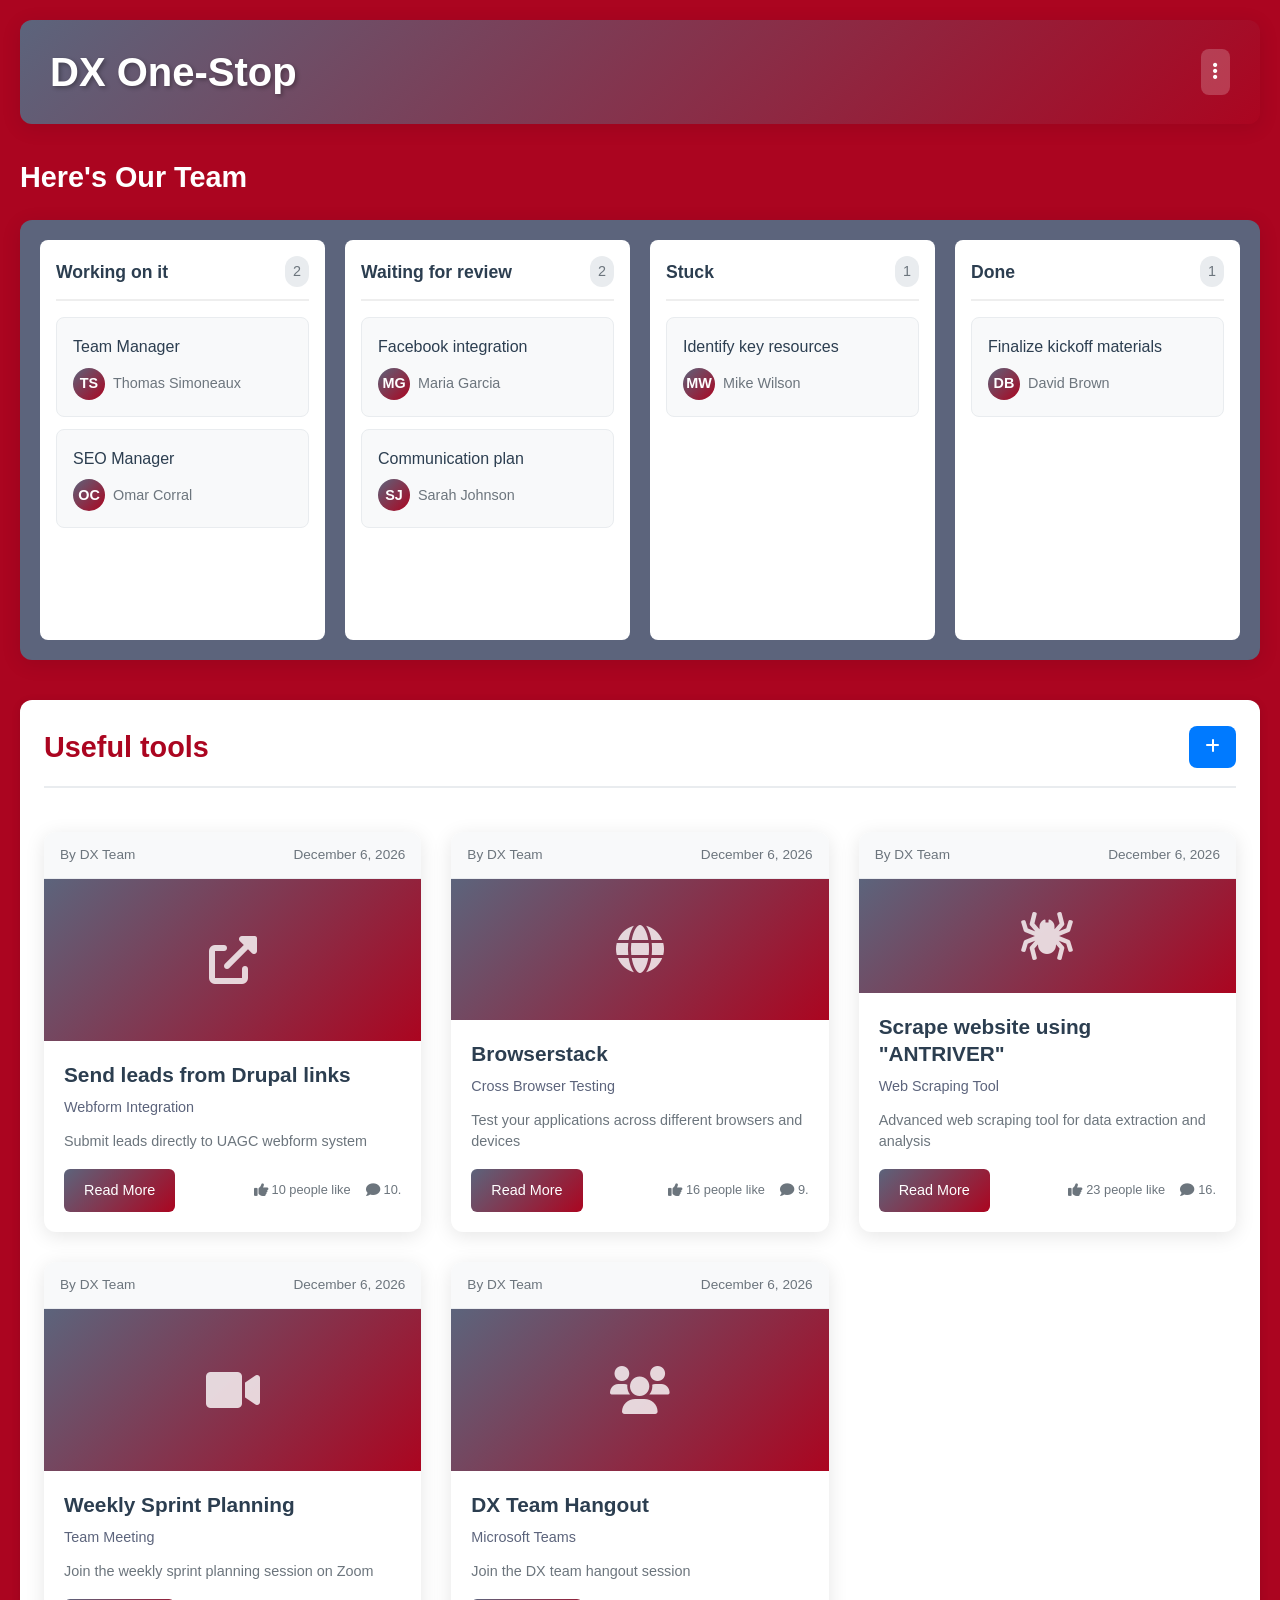
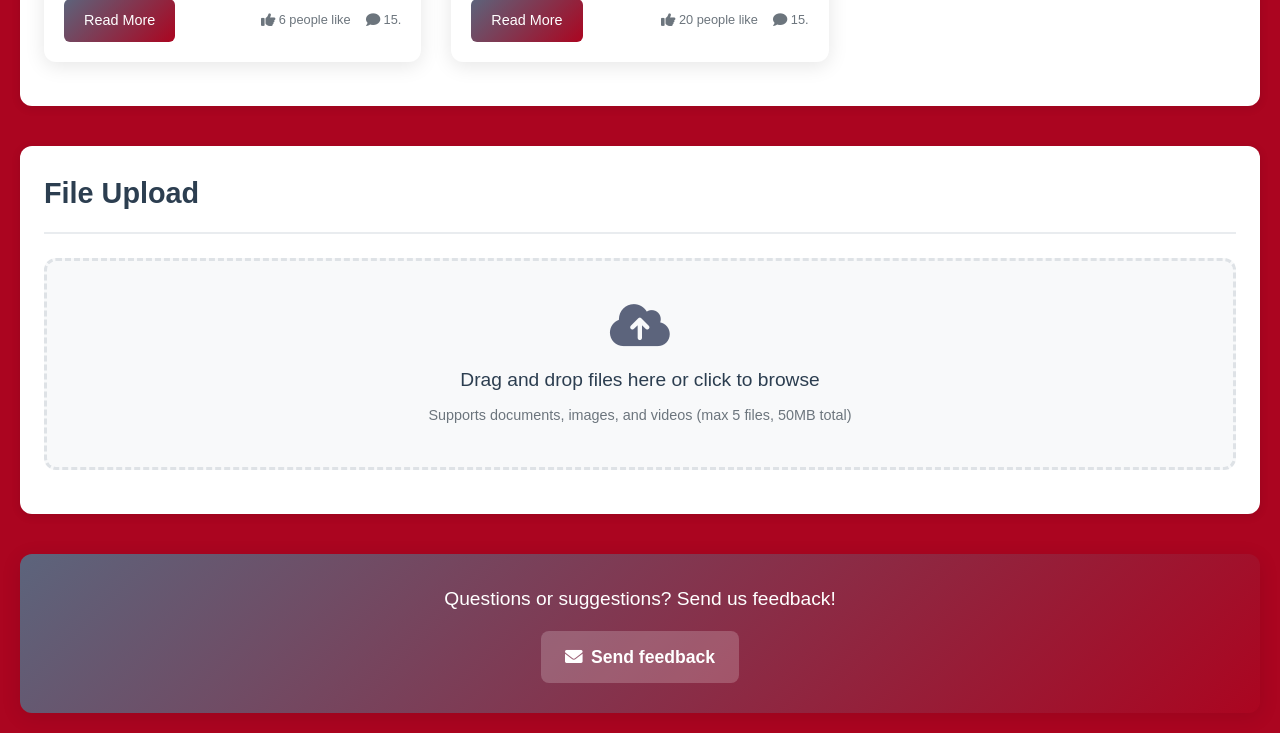
==== Digital Experience/index.html @ 888d2a12 "DX One Stop demo" ====
<!DOCTYPE html>
<html lang="en">

<head>
    <meta charset="UTF-8">
    <meta name="viewport" content="width=device-width, initial-scale=1.0">
    <title>DX One-Stop - UAGC Digital Experience Team</title>
    <link rel="stylesheet" href="styles.css">
    <link href="https://cdnjs.cloudflare.com/ajax/libs/font-awesome/6.0.0/css/all.min.css" rel="stylesheet">
</head>

<body>
    <div class="container">
        <!-- Header -->
        <header class="header">
            <div class="header-content">
                <h1 class="dashboard-title">DX One-Stop</h1>
                <div class="header-actions">
                    <button class="menu-btn" id="menuBtn">
                        <i class="fas fa-ellipsis-v"></i>
                    </button>
                </div>
            </div>
        </header>

        <!-- Kanban Board Section -->
        <section class="kanban-section">
            <div class="kanban-header">
                <h2 class="kanban-title">Here's Our Team</h2>
            </div>
            <div class="kanban-board" id="kanbanBoard">
                <!-- Columns will be populated by JavaScript -->
            </div>
        </section>

        <!-- Useful Tools Section -->
        <section class="tools-section">
            <div class="tools-header">
                <h2 class="tools-title">Useful tools</h2>
                <button class="add-btn" id="addToolBtn">
                    <i class="fas fa-plus"></i>
                </button>
            </div>
            <div class="tools-grid" id="toolsGrid">
                <!-- Tools will be populated by JavaScript -->
            </div>
        </section>

        <!-- File Upload Section -->
        <section class="upload-section">
            <div class="upload-header">
                <h2 class="upload-title">File Upload</h2>
            </div>
            <div class="upload-container">
                <div class="upload-area" id="uploadArea">
                    <div class="upload-content">
                        <i class="fas fa-cloud-upload-alt upload-icon"></i>
                        <p class="upload-text">Drag and drop files here or click to browse</p>
                        <p class="upload-subtext">Supports documents, images, and videos (max 5 files, 50MB total)</p>
                        <input type="file" id="fileInput" multiple
                            accept=".pdf,.doc,.docx,.jpg,.jpeg,.png,.gif,.mp4,.mov,.avi" style="display: none;">
                    </div>
                </div>
                <div class="file-list" id="fileList">
                    <!-- Uploaded files will be displayed here -->
                </div>
                <div class="upload-progress" id="uploadProgress" style="display: none;">
                    <div class="progress-bar">
                        <div class="progress-fill" id="progressFill"></div>
                    </div>
                    <span class="progress-text" id="progressText">0%</span>
                </div>
            </div>
        </section>

        <!-- Feedback Section -->
        <footer class="feedback-section">
            <div class="feedback-content">
                <p class="feedback-text">Questions or suggestions? Send us feedback!</p>
                <a href="mailto:william.stokes@uagc.edu" class="feedback-link">
                    <i class="fas fa-envelope"></i>
                    Send feedback
                </a>
            </div>
        </footer>
    </div>

    <!-- Modal for Tool Details -->
    <div class="modal" id="toolModal">
        <div class="modal-content">
            <span class="close" id="closeModal">&times;</span>
            <h3 id="modalTitle"></h3>
            <div id="modalBody"></div>
        </div>
    </div>

    <script src="script.js"></script>
</body>

</html>
---- Digital Experience/styles.css ----
/* Reset and Base Styles */
* {
    margin: 0;
    padding: 0;
    box-sizing: border-box;
}

body {
    font-family: 'Segoe UI', Tahoma, Geneva, Verdana, sans-serif;
    background-color: #ab0520;
    color: #333;
    line-height: 1.6;
}

.container {
    max-width: 1400px;
    margin: 0 auto;
    padding: 20px;
}

/* Header Styles */
.header {
    background: linear-gradient(135deg, #5c647c 0%, #ab0520 100%);
    color: white;
    padding: 20px 0;
    margin-bottom: 30px;
    border-radius: 12px;
    box-shadow: 0 4px 20px rgba(0, 0, 0, 0.1);
}

.header-content {
    display: flex;
    justify-content: space-between;
    align-items: center;
    padding: 0 30px;
}

.dashboard-title {
    font-size: 2.5rem;
    font-weight: 700;
    text-shadow: 2px 2px 4px rgba(0, 0, 0, 0.3);
}

.menu-btn {
    background: rgba(255, 255, 255, 0.2);
    border: none;
    color: white;
    padding: 12px;
    border-radius: 8px;
    cursor: pointer;
    font-size: 1.2rem;
    transition: background-color 0.3s ease;
}

.menu-btn:hover {
    background: rgba(255, 255, 255, 0.3);
}

/* Kanban Board Styles */
.kanban-section {
    margin-bottom: 40px;
}

.kanban-header {
    margin-bottom: 20px;
}

.kanban-title {
    font-size: 1.8rem;
    color: white;
    font-weight: 600;
}

.kanban-board {
    display: grid;
    grid-template-columns: repeat(auto-fit, minmax(280px, 1fr));
    gap: 20px;
    background: #5c647c;
    padding: 20px;
    border-radius: 12px;
    box-shadow: 0 4px 20px rgba(0, 0, 0, 0.1);
}

.kanban-column {
    background: white;
    border-radius: 8px;
    padding: 16px;
    min-height: 400px;
}

.column-header {
    display: flex;
    justify-content: space-between;
    align-items: center;
    margin-bottom: 16px;
    padding-bottom: 12px;
    border-bottom: 2px solid #eee;
}

.column-title {
    font-size: 1.1rem;
    font-weight: 600;
    color: #2c3e50;
}

.column-count {
    background: #e9ecef;
    color: #6c757d;
    padding: 4px 8px;
    border-radius: 12px;
    font-size: 0.9rem;
    font-weight: 500;
}

.task-card {
    background: #f8f9fa;
    border: 1px solid #e9ecef;
    border-radius: 8px;
    padding: 16px;
    margin-bottom: 12px;
    cursor: pointer;
    transition: all 0.3s ease;
    position: relative;
}

.task-card:hover {
    transform: translateY(-2px);
    box-shadow: 0 4px 12px rgba(0, 0, 0, 0.1);
    border-color: #5c647c;
}

.task-title {
    font-weight: 500;
    color: #2c3e50;
    margin-bottom: 8px;
}

.task-assignee {
    display: flex;
    align-items: center;
    gap: 8px;
}

.assignee-avatar {
    width: 32px;
    height: 32px;
    border-radius: 50%;
    background: linear-gradient(135deg, #5c647c, #ab0520);
    display: flex;
    align-items: center;
    justify-content: center;
    color: white;
    font-weight: 600;
    font-size: 0.9rem;
}

.assignee-name {
    font-size: 0.9rem;
    color: #6c757d;
}

.add-task-btn {
    width: 100%;
    padding: 12px;
    background: transparent;
    border: 2px dashed #dee2e6;
    border-radius: 8px;
    color: #6c757d;
    cursor: pointer;
    transition: all 0.3s ease;
    font-size: 0.9rem;
}

.add-task-btn:hover {
    border-color: #5c647c;
    color: #5c647c;
    background: rgba(92, 100, 124, 0.05);
}

/* Tools Section Styles */
.tools-section {
    background: white;
    border-radius: 12px;
    padding: 24px;
    margin-bottom: 40px;
    box-shadow: 0 2px 10px rgba(0, 0, 0, 0.1);
}

.tools-header {
    display: flex;
    justify-content: space-between;
    align-items: center;
    margin-bottom: 24px;
    padding-bottom: 16px;
    border-bottom: 2px solid #e9ecef;
}

.tools-title {
    font-size: 1.8rem;
    color: #ab0520;
    font-weight: 600;
}

.add-btn {
    background: #007AFF;
    color: white;
    border: none;
    padding: 12px 16px;
    border-radius: 8px;
    cursor: pointer;
    font-size: 1rem;
    transition: background-color 0.3s ease;
}

.add-btn:hover {
    background: #0056b3;
}

.tools-grid {
    display: grid;
    grid-template-columns: repeat(auto-fit, minmax(320px, 1fr));
    gap: 30px;
    padding: 20px 0;
}

.tool-card {
    background: white;
    border-radius: 12px;
    box-shadow: 0 4px 20px rgba(0, 0, 0, 0.1);
    overflow: hidden;
    cursor: pointer;
    transition: all 0.3s ease;
    position: relative;
    height: 400px;
    display: flex;
    flex-direction: column;
}

.tool-card:hover {
    transform: translateY(-5px);
    box-shadow: 0 8px 30px rgba(0, 0, 0, 0.15);
}

.tool-card-header {
    padding: 12px 16px;
    background: #f8f9fa;
    border-bottom: 1px solid #e9ecef;
    display: flex;
    justify-content: space-between;
    align-items: center;
    font-size: 0.85rem;
    color: #6c757d;
}

.tool-card-author {
    font-weight: 500;
}

.tool-card-date {
    color: #6c757d;
}

.tool-card-image {
    height: 180px;
    background: linear-gradient(135deg, #5c647c 0%, #ab0520 100%);
    display: flex;
    align-items: center;
    justify-content: center;
    position: relative;
    overflow: hidden;
}

.tool-card-image img {
    width: 100%;
    height: 100%;
    object-fit: cover;
}

.tool-card-icon {
    font-size: 3rem;
    color: white;
    opacity: 0.8;
}

.tool-card-content {
    padding: 20px;
    flex-grow: 1;
    display: flex;
    flex-direction: column;
}

.tool-title {
    font-size: 1.3rem;
    font-weight: 600;
    color: #2c3e50;
    margin-bottom: 8px;
    line-height: 1.3;
}

.tool-subtitle {
    color: #5c647c;
    font-size: 0.9rem;
    margin-bottom: 12px;
    font-weight: 500;
}

.tool-description {
    color: #6c757d;
    font-size: 0.9rem;
    line-height: 1.5;
    flex-grow: 1;
    margin-bottom: 16px;
}

.tool-card-footer {
    display: flex;
    justify-content: space-between;
    align-items: center;
    margin-top: auto;
}

.tool-read-more {
    background: linear-gradient(135deg, #5c647c, #ab0520);
    color: white;
    border: none;
    padding: 10px 20px;
    border-radius: 6px;
    font-size: 0.9rem;
    font-weight: 500;
    cursor: pointer;
    transition: all 0.3s ease;
    text-decoration: none;
    display: inline-block;
}

.tool-read-more:hover {
    transform: translateY(-1px);
    box-shadow: 0 4px 12px rgba(92, 100, 124, 0.3);
    color: white;
    text-decoration: none;
}

.tool-engagement {
    display: flex;
    gap: 15px;
    align-items: center;
}

.tool-engagement-item {
    display: flex;
    align-items: center;
    gap: 4px;
    font-size: 0.8rem;
    color: #6c757d;
}

.tool-engagement-icon {
    font-size: 0.9rem;
}

/* File Upload Styles */
.upload-section {
    background: white;
    border-radius: 12px;
    padding: 24px;
    margin-bottom: 40px;
    box-shadow: 0 2px 10px rgba(0, 0, 0, 0.1);
}

.upload-header {
    margin-bottom: 24px;
    padding-bottom: 16px;
    border-bottom: 2px solid #e9ecef;
}

.upload-title {
    font-size: 1.8rem;
    color: #2c3e50;
    font-weight: 600;
}

.upload-container {
    position: relative;
}

.upload-area {
    border: 3px dashed #dee2e6;
    border-radius: 12px;
    padding: 40px 20px;
    text-align: center;
    cursor: pointer;
    transition: all 0.3s ease;
    background: #f8f9fa;
}

.upload-area:hover,
.upload-area.dragover {
    border-color: #5c647c;
    background: rgba(92, 100, 124, 0.05);
}

.upload-icon {
    font-size: 3rem;
    color: #5c647c;
    margin-bottom: 16px;
}

.upload-text {
    font-size: 1.2rem;
    color: #2c3e50;
    margin-bottom: 8px;
    font-weight: 500;
}

.upload-subtext {
    color: #6c757d;
    font-size: 0.9rem;
}

.file-list {
    margin-top: 20px;
}

.file-item {
    display: flex;
    align-items: center;
    justify-content: space-between;
    padding: 12px 16px;
    background: #f8f9fa;
    border: 1px solid #e9ecef;
    border-radius: 8px;
    margin-bottom: 8px;
}

.file-info {
    display: flex;
    align-items: center;
    gap: 12px;
}

.file-icon {
    font-size: 1.2rem;
    color: #5c647c;
}

.file-details {
    display: flex;
    flex-direction: column;
}

.file-name {
    font-weight: 500;
    color: #2c3e50;
}

.file-size {
    font-size: 0.9rem;
    color: #6c757d;
}

.file-remove {
    background: #dc3545;
    color: white;
    border: none;
    padding: 6px 12px;
    border-radius: 4px;
    cursor: pointer;
    font-size: 0.9rem;
}

.file-remove:hover {
    background: #c82333;
}

.upload-progress {
    margin-top: 20px;
}

.progress-bar {
    width: 100%;
    height: 8px;
    background: #e9ecef;
    border-radius: 4px;
    overflow: hidden;
    margin-bottom: 8px;
}

.progress-fill {
    height: 100%;
    background: linear-gradient(90deg, #5c647c, #ab0520);
    width: 0%;
    transition: width 0.3s ease;
}

.progress-text {
    font-size: 0.9rem;
    color: #6c757d;
    text-align: center;
    display: block;
}

/* Feedback Section */
.feedback-section {
    background: linear-gradient(135deg, #5c647c 0%, #ab0520 100%);
    color: white;
    padding: 30px;
    border-radius: 12px;
    text-align: center;
    box-shadow: 0 4px 20px rgba(0, 0, 0, 0.1);
}

.feedback-content {
    max-width: 600px;
    margin: 0 auto;
}

.feedback-text {
    font-size: 1.2rem;
    margin-bottom: 16px;
    font-weight: 500;
}

.feedback-link {
    color: white;
    text-decoration: none;
    font-size: 1.1rem;
    font-weight: 600;
    display: inline-flex;
    align-items: center;
    gap: 8px;
    padding: 12px 24px;
    background: rgba(255, 255, 255, 0.2);
    border-radius: 8px;
    transition: background-color 0.3s ease;
}

.feedback-link:hover {
    background: rgba(255, 255, 255, 0.3);
    text-decoration: none;
    color: white;
}

/* Modal Styles */
.modal {
    display: none;
    position: fixed;
    z-index: 1000;
    left: 0;
    top: 0;
    width: 100%;
    height: 100%;
    background-color: rgba(0, 0, 0, 0.5);
}

.modal-content {
    background-color: white;
    margin: 5% auto;
    padding: 30px;
    border-radius: 12px;
    width: 90%;
    max-width: 600px;
    position: relative;
    box-shadow: 0 10px 30px rgba(0, 0, 0, 0.3);
}

.close {
    color: #aaa;
    float: right;
    font-size: 28px;
    font-weight: bold;
    cursor: pointer;
    position: absolute;
    top: 15px;
    right: 20px;
}

.close:hover {
    color: #000;
}

#modalTitle {
    margin-bottom: 20px;
    color: #2c3e50;
    font-size: 1.5rem;
}

/* Responsive Design */
@media (max-width: 768px) {
    .container {
        padding: 10px;
    }

    .dashboard-title {
        font-size: 2rem;
    }

    .kanban-board {
        grid-template-columns: 1fr;
        padding: 15px;
    }

    .tools-grid {
        grid-template-columns: 1fr;
    }

    .header-content {
        padding: 0 15px;
    }

    .modal-content {
        margin: 10% auto;
        padding: 20px;
        width: 95%;
    }
}

@media (max-width: 480px) {
    .dashboard-title {
        font-size: 1.5rem;
    }

    .kanban-title,
    .tools-title,
    .upload-title {
        font-size: 1.4rem;
    }

    .upload-area {
        padding: 30px 15px;
    }

    .upload-icon {
        font-size: 2.5rem;
    }
}

/* Animation Classes */
.fade-in {
    animation: fadeIn 0.5s ease-in;
}

@keyframes fadeIn {
    from {
        opacity: 0;
        transform: translateY(20px);
    }

    to {
        opacity: 1;
        transform: translateY(0);
    }
}

.slide-in {
    animation: slideIn 0.3s ease-out;
}

@keyframes slideIn {
    from {
        transform: translateX(-100%);
    }

    to {
        transform: translateX(0);
    }
}
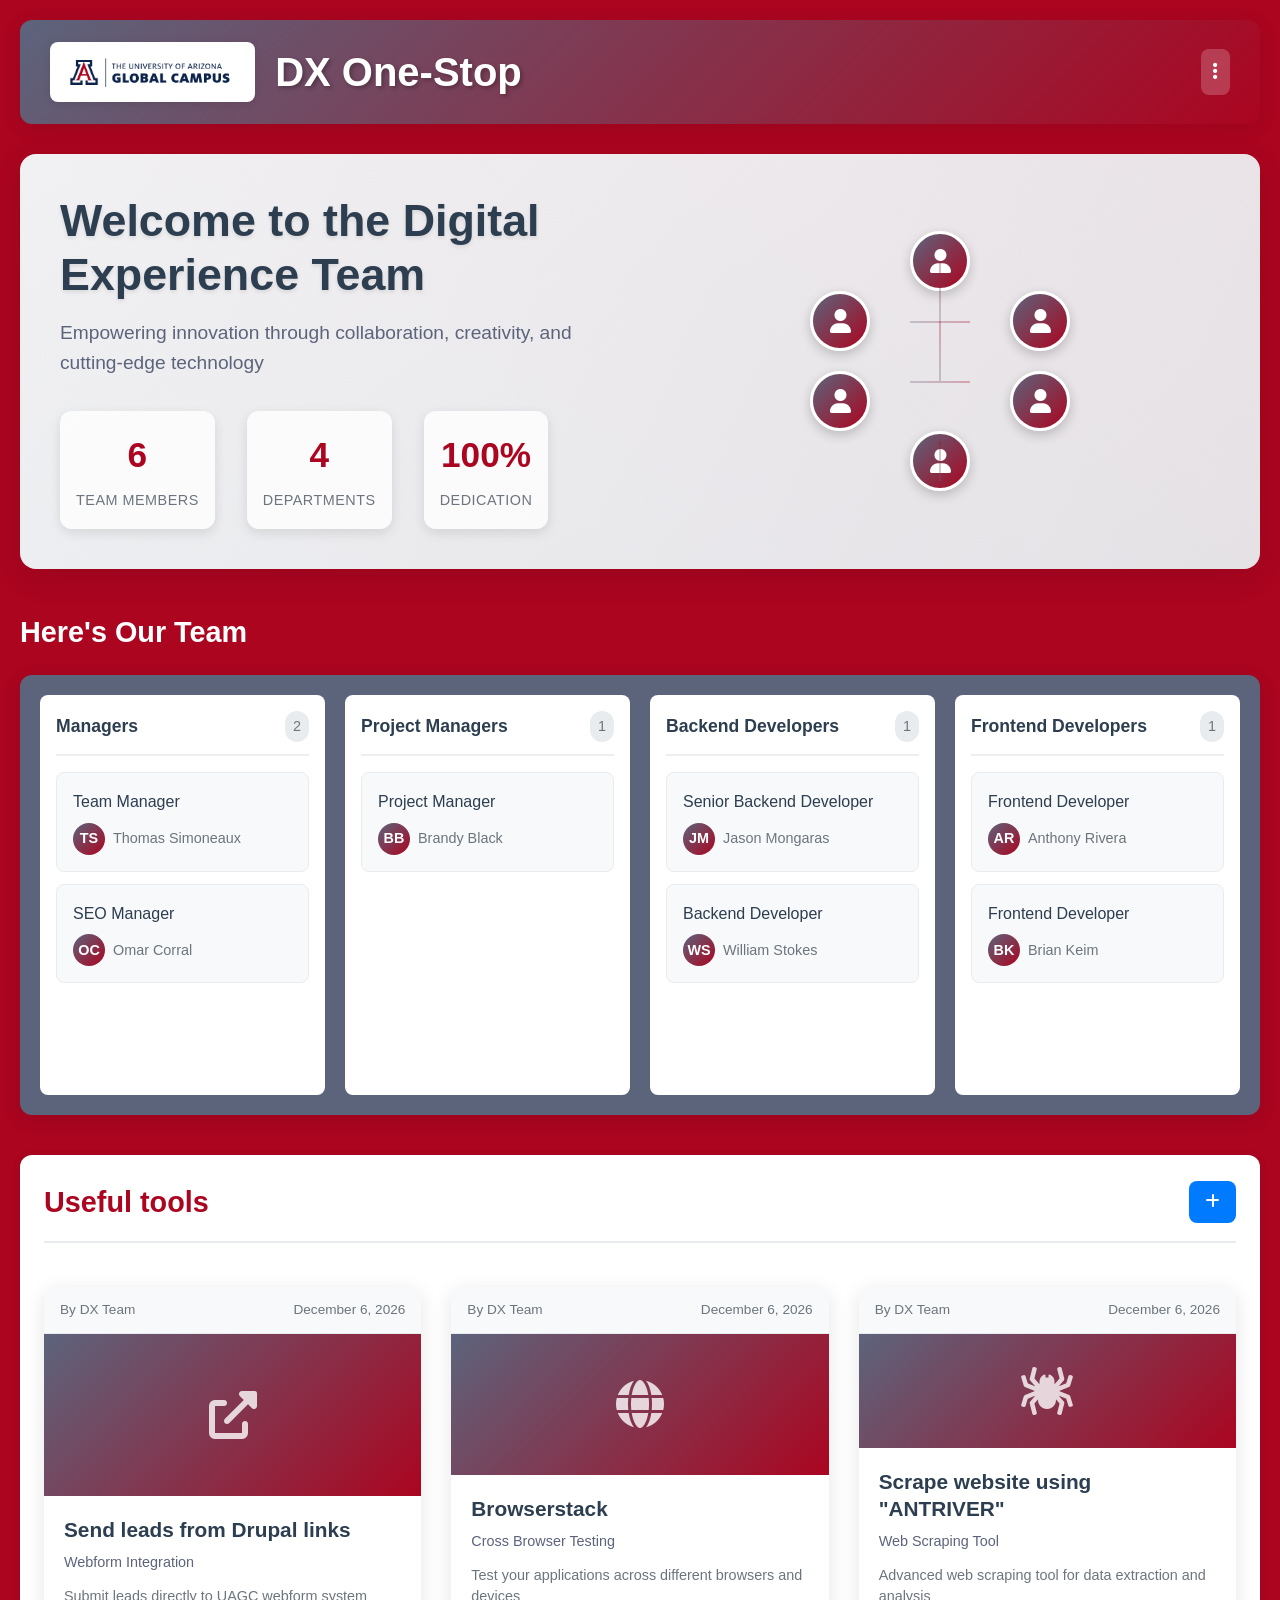
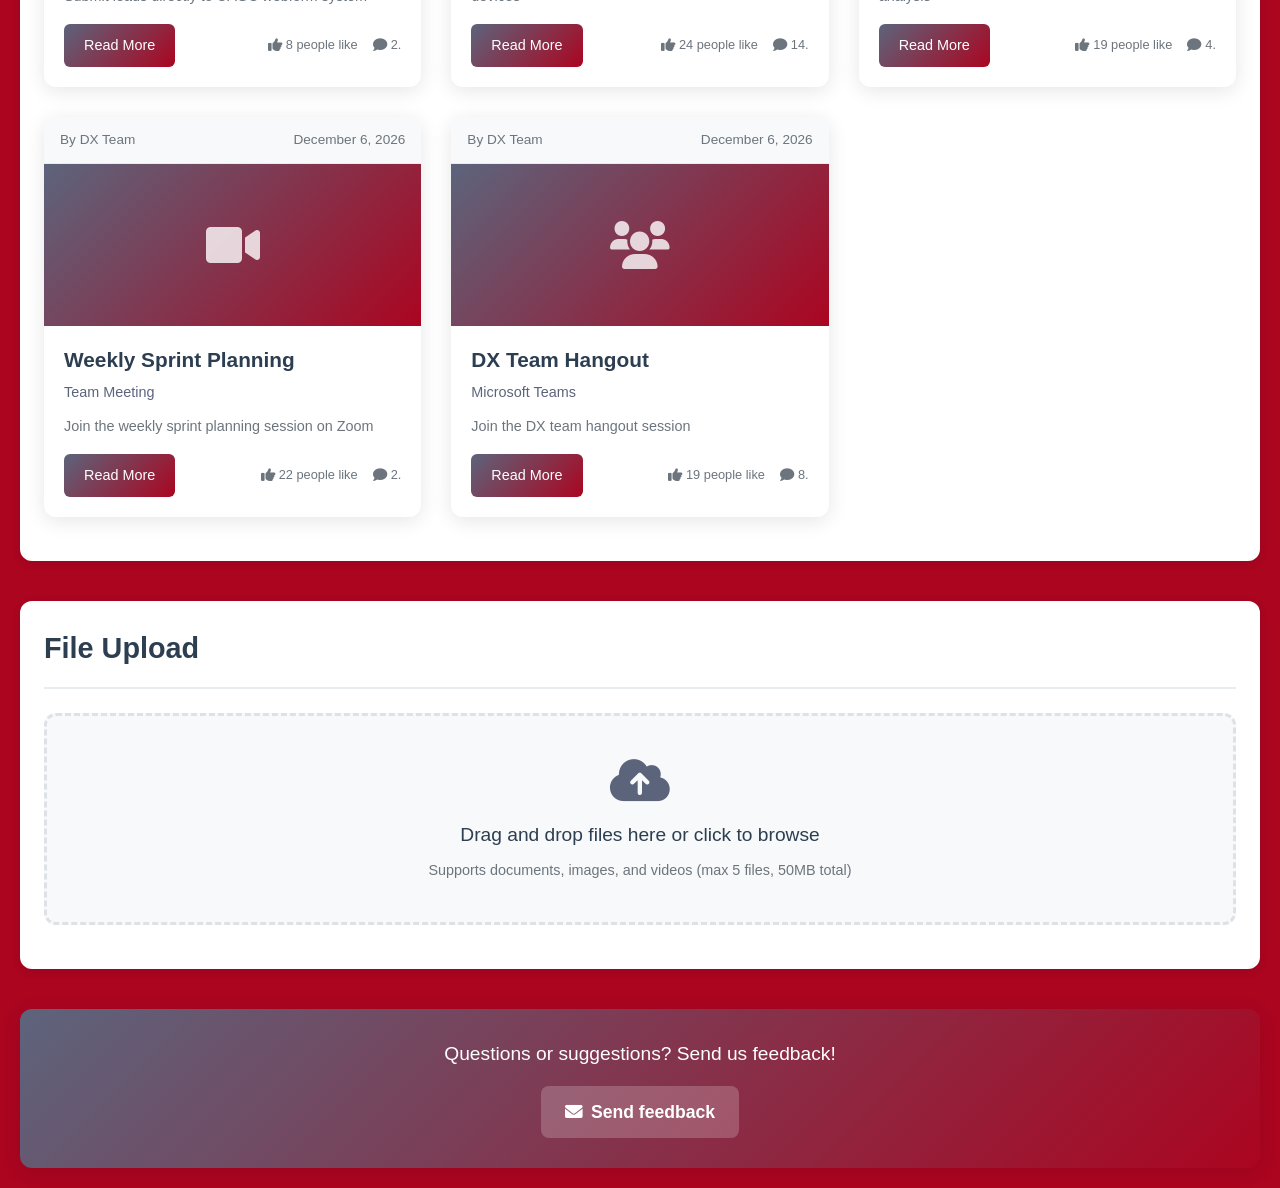
==== commit 9d32d888: "updated" ====
--- a/Digital Experience/index.html
+++ b/Digital Experience/index.html
@@ -14,7 +14,14 @@
         <!-- Header -->
         <header class="header">
             <div class="header-content">
-                <h1 class="dashboard-title">DX One-Stop</h1>
+                <div class="header-left">
+                    <div class="logo-container">
+                        <div class="uagc-logo">
+                            <img src="uagc-logo.png" alt="University of Arizona Global Campus" class="logo-image">
+                        </div>
+                    </div>
+                    <h1 class="dashboard-title">DX One-Stop</h1>
+                </div>
                 <div class="header-actions">
                     <button class="menu-btn" id="menuBtn">
                         <i class="fas fa-ellipsis-v"></i>
@@ -22,6 +29,62 @@
                 </div>
             </div>
         </header>
+
+        <!-- Hero Section -->
+        <section class="hero-section">
+            <div class="hero-content">
+                <div class="hero-text">
+                    <h2 class="hero-title">Welcome to the Digital Experience Team</h2>
+                    <p class="hero-subtitle">Empowering innovation through collaboration, creativity, and cutting-edge
+                        technology</p>
+                    <div class="hero-stats">
+                        <div class="stat-item">
+                            <span class="stat-number">6</span>
+                            <span class="stat-label">Team Members</span>
+                        </div>
+                        <div class="stat-item">
+                            <span class="stat-number">4</span>
+                            <span class="stat-label">Departments</span>
+                        </div>
+                        <div class="stat-item">
+                            <span class="stat-number">100%</span>
+                            <span class="stat-label">Dedication</span>
+                        </div>
+                    </div>
+                </div>
+                <div class="hero-visual">
+                    <div class="hero-image-container">
+                        <div class="team-avatars">
+                            <div class="avatar-circle avatar-1">
+                                <i class="fas fa-user"></i>
+                            </div>
+                            <div class="avatar-circle avatar-2">
+                                <i class="fas fa-user"></i>
+                            </div>
+                            <div class="avatar-circle avatar-3">
+                                <i class="fas fa-user"></i>
+                            </div>
+                            <div class="avatar-circle avatar-4">
+                                <i class="fas fa-user"></i>
+                            </div>
+                            <div class="avatar-circle avatar-5">
+                                <i class="fas fa-user"></i>
+                            </div>
+                            <div class="avatar-circle avatar-6">
+                                <i class="fas fa-user"></i>
+                            </div>
+                        </div>
+                        <div class="connection-lines">
+                            <div class="line line-1"></div>
+                            <div class="line line-2"></div>
+                            <div class="line line-3"></div>
+                            <div class="line line-4"></div>
+                            <div class="line line-5"></div>
+                        </div>
+                    </div>
+                </div>
+            </div>
+        </section>
 
         <!-- Kanban Board Section -->
         <section class="kanban-section">
--- a/Digital Experience/styles.css
+++ b/Digital Experience/styles.css
@@ -35,6 +35,41 @@
     padding: 0 30px;
 }
 
+.header-left {
+    display: flex;
+    align-items: center;
+    gap: 20px;
+}
+
+.logo-container {
+    display: flex;
+    align-items: center;
+}
+
+.uagc-logo {
+    background: white;
+    border-radius: 8px;
+    padding: 8px 12px;
+    box-shadow: 0 2px 8px rgba(0, 0, 0, 0.1);
+    border: 2px solid rgba(255, 255, 255, 0.3);
+    transition: all 0.3s ease;
+    display: flex;
+    align-items: center;
+    justify-content: center;
+}
+
+.uagc-logo:hover {
+    transform: translateY(-1px);
+    box-shadow: 0 4px 12px rgba(0, 0, 0, 0.15);
+}
+
+.logo-image {
+    height: 40px;
+    width: auto;
+    max-width: 200px;
+    object-fit: contain;
+}
+
 .dashboard-title {
     font-size: 2.5rem;
     font-weight: 700;
@@ -54,6 +89,255 @@
 
 .menu-btn:hover {
     background: rgba(255, 255, 255, 0.3);
+}
+
+/* Hero Section Styles */
+.hero-section {
+    background: linear-gradient(135deg, #f8f9fa 0%, #e9ecef 100%);
+    border-radius: 16px;
+    padding: 40px;
+    margin-bottom: 40px;
+    box-shadow: 0 8px 32px rgba(0, 0, 0, 0.1);
+    position: relative;
+    overflow: hidden;
+}
+
+.hero-section::before {
+    content: '';
+    position: absolute;
+    top: 0;
+    left: 0;
+    right: 0;
+    bottom: 0;
+    background: linear-gradient(45deg, rgba(92, 100, 124, 0.05) 0%, rgba(171, 5, 32, 0.05) 100%);
+    pointer-events: none;
+}
+
+.hero-content {
+    display: grid;
+    grid-template-columns: 1fr 1fr;
+    gap: 40px;
+    align-items: center;
+    position: relative;
+    z-index: 1;
+}
+
+.hero-text {
+    padding-right: 20px;
+}
+
+.hero-title {
+    font-size: 2.8rem;
+    font-weight: 700;
+    color: #2c3e50;
+    margin-bottom: 16px;
+    line-height: 1.2;
+    text-shadow: 0 2px 4px rgba(0, 0, 0, 0.1);
+}
+
+.hero-subtitle {
+    font-size: 1.2rem;
+    color: #5c647c;
+    margin-bottom: 32px;
+    line-height: 1.6;
+    font-weight: 400;
+}
+
+.hero-stats {
+    display: flex;
+    gap: 32px;
+    flex-wrap: wrap;
+}
+
+.stat-item {
+    text-align: center;
+    padding: 16px;
+    background: rgba(255, 255, 255, 0.8);
+    border-radius: 12px;
+    box-shadow: 0 4px 12px rgba(0, 0, 0, 0.1);
+    transition: transform 0.3s ease;
+    min-width: 100px;
+}
+
+.stat-item:hover {
+    transform: translateY(-2px);
+}
+
+.stat-number {
+    display: block;
+    font-size: 2.2rem;
+    font-weight: 700;
+    color: #ab0520;
+    margin-bottom: 4px;
+}
+
+.stat-label {
+    font-size: 0.9rem;
+    color: #6c757d;
+    font-weight: 500;
+    text-transform: uppercase;
+    letter-spacing: 0.5px;
+}
+
+.hero-visual {
+    display: flex;
+    justify-content: center;
+    align-items: center;
+    position: relative;
+}
+
+.hero-image-container {
+    position: relative;
+    width: 300px;
+    height: 300px;
+    display: flex;
+    justify-content: center;
+    align-items: center;
+}
+
+.team-avatars {
+    position: relative;
+    width: 100%;
+    height: 100%;
+}
+
+.avatar-circle {
+    position: absolute;
+    width: 60px;
+    height: 60px;
+    border-radius: 50%;
+    background: linear-gradient(135deg, #5c647c, #ab0520);
+    display: flex;
+    align-items: center;
+    justify-content: center;
+    color: white;
+    font-size: 1.5rem;
+    box-shadow: 0 4px 12px rgba(0, 0, 0, 0.2);
+    animation: float 3s ease-in-out infinite;
+    border: 3px solid white;
+}
+
+.avatar-circle:nth-child(1) {
+    top: 20px;
+    left: 50%;
+    transform: translateX(-50%);
+    animation-delay: 0s;
+}
+
+.avatar-circle:nth-child(2) {
+    top: 80px;
+    left: 20px;
+    animation-delay: 0.5s;
+}
+
+.avatar-circle:nth-child(3) {
+    top: 80px;
+    right: 20px;
+    animation-delay: 1s;
+}
+
+.avatar-circle:nth-child(4) {
+    bottom: 80px;
+    left: 20px;
+    animation-delay: 1.5s;
+}
+
+.avatar-circle:nth-child(5) {
+    bottom: 80px;
+    right: 20px;
+    animation-delay: 2s;
+}
+
+.avatar-circle:nth-child(6) {
+    bottom: 20px;
+    left: 50%;
+    transform: translateX(-50%);
+    animation-delay: 2.5s;
+}
+
+.connection-lines {
+    position: absolute;
+    top: 0;
+    left: 0;
+    width: 100%;
+    height: 100%;
+    pointer-events: none;
+}
+
+.line {
+    position: absolute;
+    background: linear-gradient(45deg, #5c647c, #ab0520);
+    opacity: 0.3;
+    animation: pulse 2s ease-in-out infinite;
+}
+
+.line-1 {
+    top: 50px;
+    left: 50%;
+    width: 2px;
+    height: 60px;
+    transform: translateX(-50%);
+    animation-delay: 0s;
+}
+
+.line-2 {
+    top: 110px;
+    left: 50%;
+    width: 60px;
+    height: 2px;
+    transform: translateX(-50%);
+    animation-delay: 0.3s;
+}
+
+.line-3 {
+    top: 110px;
+    left: 50%;
+    width: 2px;
+    height: 60px;
+    transform: translateX(-50%);
+    animation-delay: 0.6s;
+}
+
+.line-4 {
+    top: 170px;
+    left: 50%;
+    width: 60px;
+    height: 2px;
+    transform: translateX(-50%);
+    animation-delay: 0.9s;
+}
+
+.line-5 {
+    top: 230px;
+    left: 50%;
+    width: 2px;
+    height: 40px;
+    transform: translateX(-50%);
+    animation-delay: 1.2s;
+}
+
+@keyframes float {
+
+    0%,
+    100% {
+        transform: translateY(0px) translateX(-50%);
+    }
+
+    50% {
+        transform: translateY(-10px) translateX(-50%);
+    }
+}
+
+@keyframes pulse {
+
+    0%,
+    100% {
+        opacity: 0.3;
+    }
+
+    50% {
+        opacity: 0.6;
+    }
 }
 
 /* Kanban Board Styles */
@@ -607,16 +891,72 @@
         padding: 0 15px;
     }
 
+    .header-left {
+        gap: 15px;
+    }
+
+    .uagc-logo {
+        padding: 6px 10px;
+    }
+
+    .logo-image {
+        height: 35px;
+        max-width: 150px;
+    }
+
     .modal-content {
         margin: 10% auto;
         padding: 20px;
         width: 95%;
     }
+
+    .hero-content {
+        grid-template-columns: 1fr;
+        gap: 30px;
+        text-align: center;
+    }
+
+    .hero-text {
+        padding-right: 0;
+    }
+
+    .hero-title {
+        font-size: 2.2rem;
+    }
+
+    .hero-stats {
+        justify-content: center;
+        gap: 20px;
+    }
+
+    .hero-image-container {
+        width: 250px;
+        height: 250px;
+    }
+
+    .avatar-circle {
+        width: 50px;
+        height: 50px;
+        font-size: 1.2rem;
+    }
 }
 
 @media (max-width: 480px) {
     .dashboard-title {
         font-size: 1.5rem;
+    }
+
+    .header-left {
+        gap: 10px;
+    }
+
+    .uagc-logo {
+        padding: 4px 8px;
+    }
+
+    .logo-image {
+        height: 30px;
+        max-width: 120px;
     }
 
     .kanban-title,
@@ -632,6 +972,42 @@
     .upload-icon {
         font-size: 2.5rem;
     }
+
+    .hero-section {
+        padding: 20px;
+    }
+
+    .hero-title {
+        font-size: 1.8rem;
+    }
+
+    .hero-subtitle {
+        font-size: 1rem;
+    }
+
+    .hero-stats {
+        gap: 15px;
+    }
+
+    .stat-item {
+        padding: 12px;
+        min-width: 80px;
+    }
+
+    .stat-number {
+        font-size: 1.8rem;
+    }
+
+    .hero-image-container {
+        width: 200px;
+        height: 200px;
+    }
+
+    .avatar-circle {
+        width: 40px;
+        height: 40px;
+        font-size: 1rem;
+    }
 }
 
 /* Animation Classes */
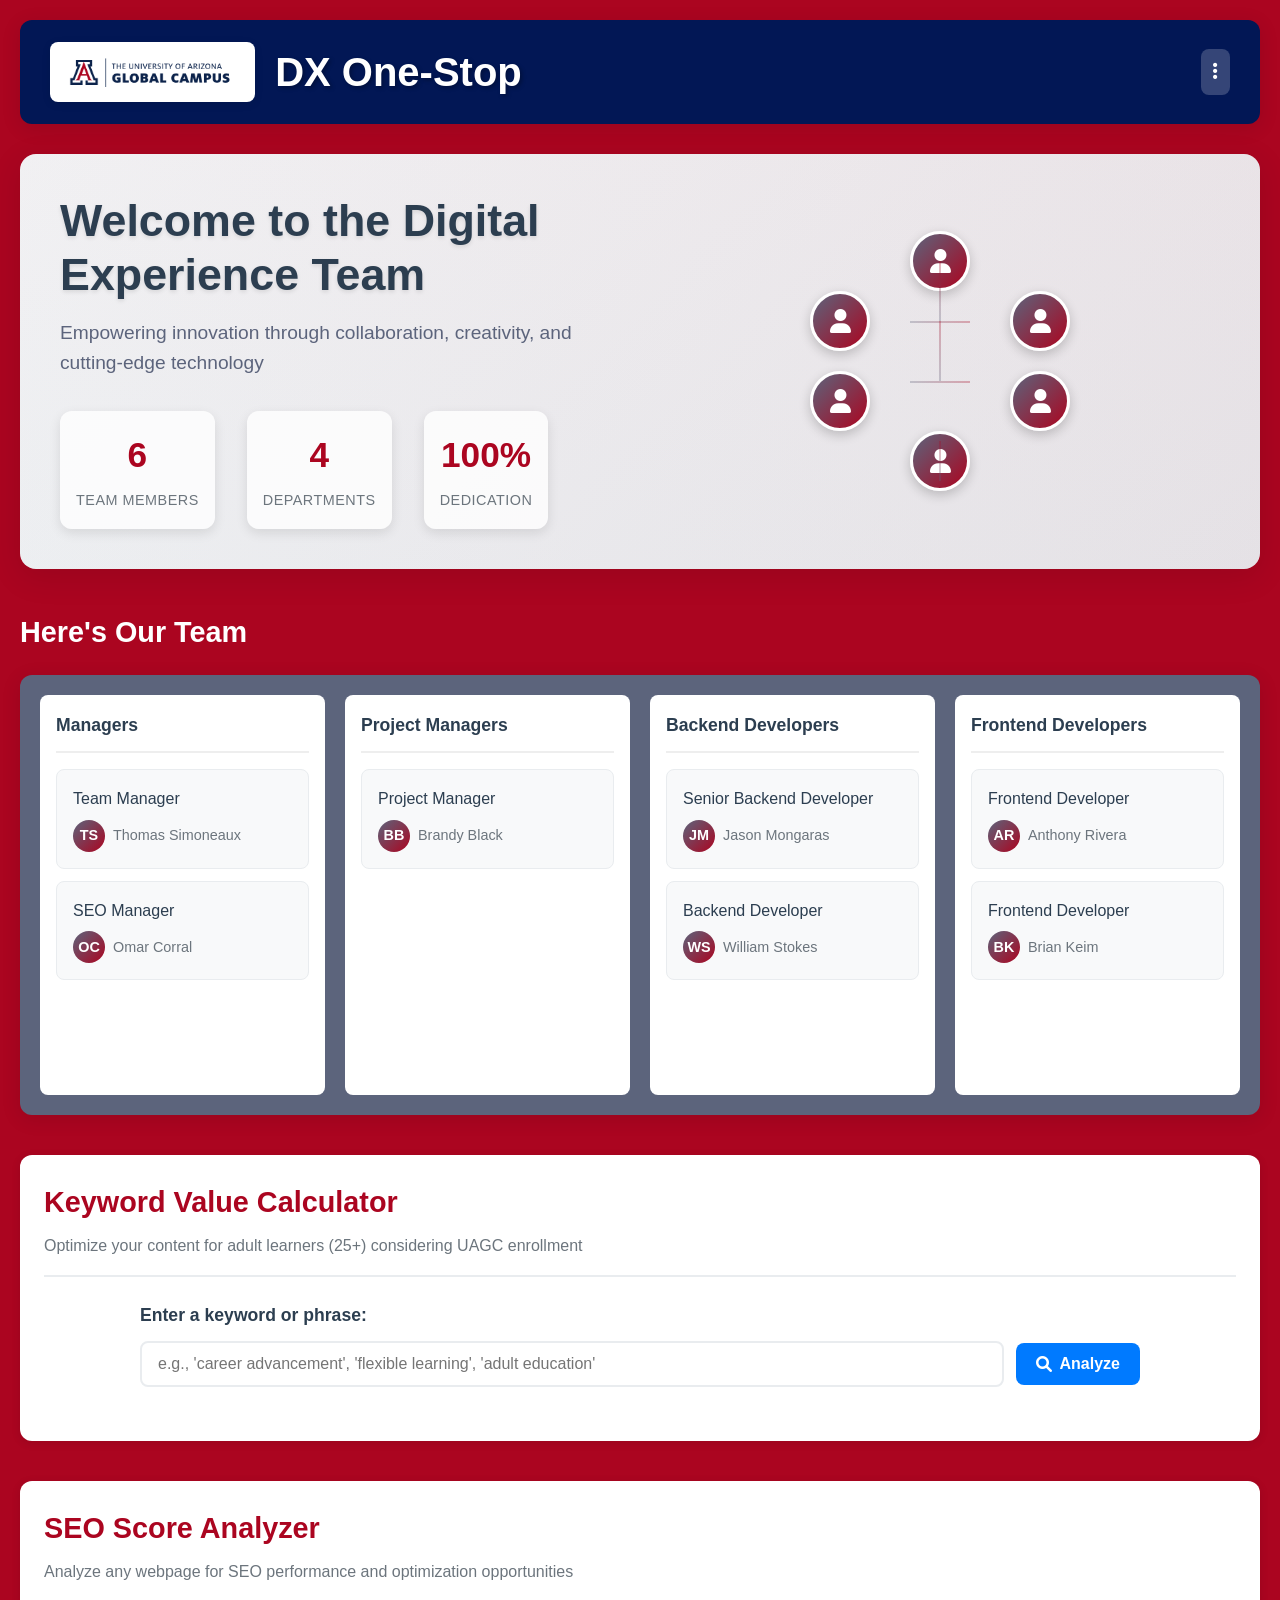
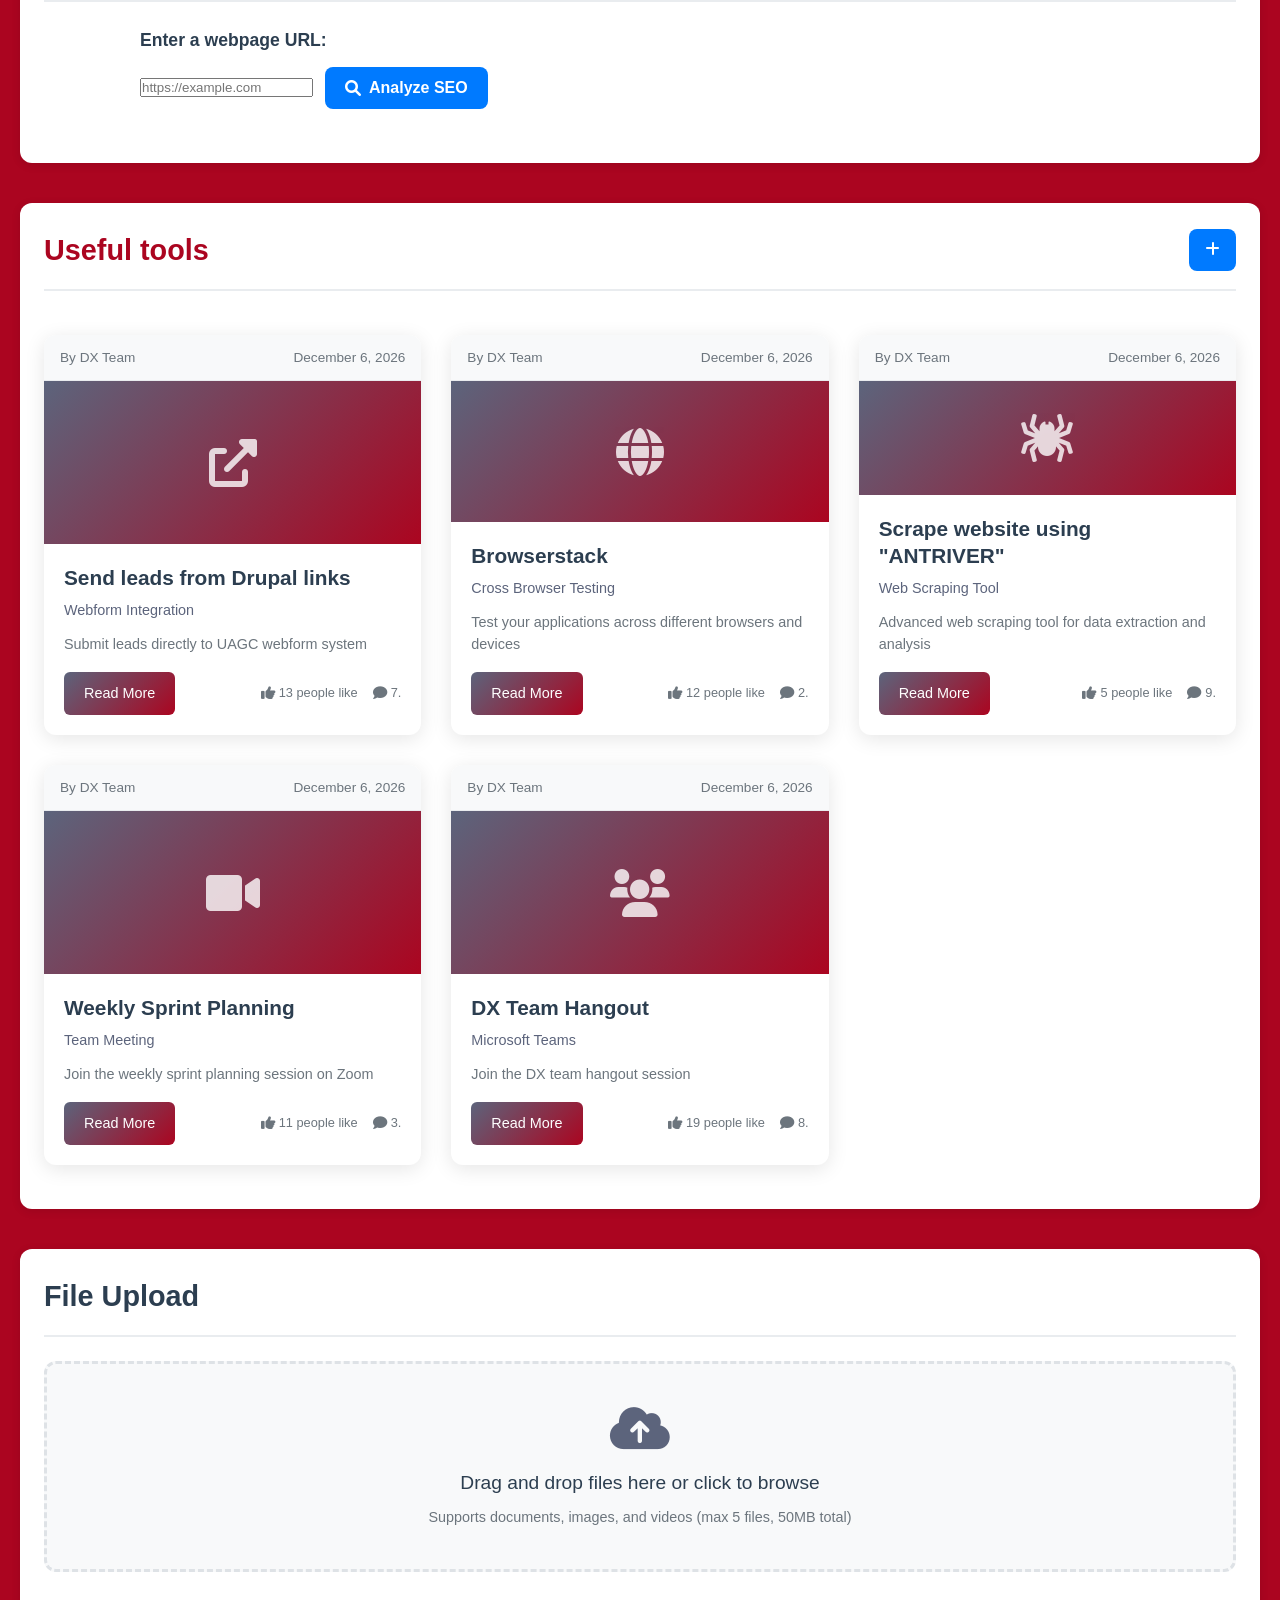
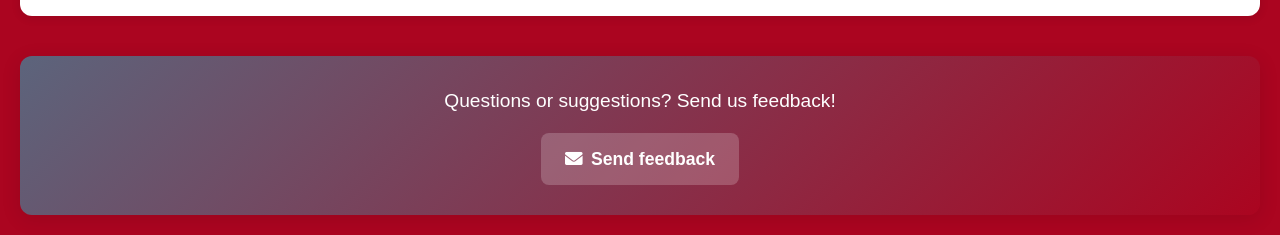
==== commit d070ce1f: "update demo" ====
--- a/Digital Experience/index.html
+++ b/Digital Experience/index.html
@@ -96,6 +96,195 @@
             </div>
         </section>
 
+        <!-- Keyword Value Calculator Section -->
+        <section class="keyword-calculator-section">
+            <div class="keyword-header">
+                <div class="keyword-title-section">
+                    <h2 class="keyword-title">Keyword Value Calculator</h2>
+                    <p class="keyword-subtitle">Optimize your content for adult learners (25+) considering UAGC
+                        enrollment</p>
+                </div>
+            </div>
+            <div class="keyword-calculator-container">
+                <div class="calculator-input">
+                    <div class="input-group">
+                        <label for="keywordInput" class="input-label">Enter a keyword or phrase:</label>
+                        <div class="input-wrapper">
+                            <input type="text" id="keywordInput"
+                                placeholder="e.g., 'career advancement', 'flexible learning', 'adult education'">
+                            <button class="analyze-btn" id="analyzeBtn">
+                                <i class="fas fa-search"></i>
+                                Analyze
+                            </button>
+                        </div>
+                    </div>
+                </div>
+
+                <div class="calculator-results" id="calculatorResults" style="display: none;">
+                    <div class="results-header">
+                        <h3 class="results-title">Keyword Analysis Results</h3>
+                        <div class="keyword-display" id="keywordDisplay"></div>
+                    </div>
+
+                    <div class="score-grid">
+                        <div class="score-card adult-appeal">
+                            <div class="score-icon">
+                                <i class="fas fa-users"></i>
+                            </div>
+                            <div class="score-content">
+                                <h4 class="score-title">Adult Appeal</h4>
+                                <div class="score-value" id="adultAppealScore">0</div>
+                                <div class="score-description" id="adultAppealDesc">How well this resonates with adults
+                                    25+</div>
+                            </div>
+                        </div>
+
+                        <div class="score-card enrollment-potential">
+                            <div class="score-icon">
+                                <i class="fas fa-graduation-cap"></i>
+                            </div>
+                            <div class="score-content">
+                                <h4 class="score-title">Enrollment Potential</h4>
+                                <div class="score-value" id="enrollmentScore">0</div>
+                                <div class="score-description" id="enrollmentDesc">Likelihood to drive enrollment
+                                    interest</div>
+                            </div>
+                        </div>
+
+                        <div class="score-card uagc-alignment">
+                            <div class="score-icon">
+                                <i class="fas fa-university"></i>
+                            </div>
+                            <div class="score-content">
+                                <h4 class="score-title">UAGC Alignment</h4>
+                                <div class="score-value" id="uagcScore">0</div>
+                                <div class="score-description" id="uagcDesc">How well it fits UAGC's value proposition
+                                </div>
+                            </div>
+                        </div>
+
+                        <div class="score-card overall-score">
+                            <div class="score-icon">
+                                <i class="fas fa-star"></i>
+                            </div>
+                            <div class="score-content">
+                                <h4 class="score-title">Overall Score</h4>
+                                <div class="score-value" id="overallScore">0</div>
+                                <div class="score-description" id="overallDesc">Combined effectiveness rating</div>
+                            </div>
+                        </div>
+                    </div>
+
+                    <div class="recommendations">
+                        <h4 class="recommendations-title">Recommendations</h4>
+                        <div class="recommendations-content" id="recommendationsContent"></div>
+                    </div>
+
+                    <div class="alternative-keywords">
+                        <h4 class="alternatives-title">Alternative Keywords</h4>
+                        <div class="alternatives-content" id="alternativesContent"></div>
+                    </div>
+                </div>
+            </div>
+        </section>
+
+        <!-- SEO Score Tool Section -->
+        <section class="seo-tool-section">
+            <div class="seo-header">
+                <div class="seo-title-section">
+                    <h2 class="seo-title">SEO Score Analyzer</h2>
+                    <p class="seo-subtitle">Analyze any webpage for SEO performance and optimization opportunities</p>
+                </div>
+            </div>
+            <div class="seo-tool-container">
+                <div class="seo-input">
+                    <div class="input-group">
+                        <label for="urlInput" class="input-label">Enter a webpage URL:</label>
+                        <div class="input-wrapper">
+                            <input type="url" id="urlInput" placeholder="https://example.com" required>
+                            <button class="analyze-seo-btn" id="analyzeSeoBtn">
+                                <i class="fas fa-search"></i>
+                                Analyze SEO
+                            </button>
+                        </div>
+                    </div>
+                </div>
+
+                <div class="seo-results" id="seoResults" style="display: none;">
+                    <div class="seo-results-header">
+                        <h3 class="seo-results-title">SEO Analysis Results</h3>
+                        <div class="url-display" id="urlDisplay"></div>
+                    </div>
+
+                    <div class="seo-score-overview">
+                        <div class="overall-seo-score">
+                            <div class="score-circle">
+                                <div class="score-number" id="overallSeoScore">0</div>
+                                <div class="score-label">Overall SEO Score</div>
+                            </div>
+                        </div>
+                        <div class="score-breakdown">
+                            <div class="breakdown-item">
+                                <span class="breakdown-label">Technical SEO</span>
+                                <div class="breakdown-bar">
+                                    <div class="breakdown-fill" id="technicalScore" style="width: 0%"></div>
+                                </div>
+                                <span class="breakdown-value" id="technicalValue">0/100</span>
+                            </div>
+                            <div class="breakdown-item">
+                                <span class="breakdown-label">Content Quality</span>
+                                <div class="breakdown-bar">
+                                    <div class="breakdown-fill" id="contentScore" style="width: 0%"></div>
+                                </div>
+                                <span class="breakdown-value" id="contentValue">0/100</span>
+                            </div>
+                            <div class="breakdown-item">
+                                <span class="breakdown-label">Performance</span>
+                                <div class="breakdown-bar">
+                                    <div class="breakdown-fill" id="performanceScore" style="width: 0%"></div>
+                                </div>
+                                <span class="breakdown-value" id="performanceValue">0/100</span>
+                            </div>
+                            <div class="breakdown-item">
+                                <span class="breakdown-label">Mobile Friendly</span>
+                                <div class="breakdown-bar">
+                                    <div class="breakdown-fill" id="mobileScore" style="width: 0%"></div>
+                                </div>
+                                <span class="breakdown-value" id="mobileValue">0/100</span>
+                            </div>
+                        </div>
+                    </div>
+
+                    <div class="seo-details">
+                        <div class="detail-section">
+                            <h4 class="detail-title">🔍 Technical SEO Issues</h4>
+                            <div class="detail-content" id="technicalIssues"></div>
+                        </div>
+
+                        <div class="detail-section">
+                            <h4 class="detail-title">📝 Content Analysis</h4>
+                            <div class="detail-content" id="contentAnalysis"></div>
+                        </div>
+
+                        <div class="detail-section">
+                            <h4 class="detail-title">⚡ Performance Metrics</h4>
+                            <div class="detail-content" id="performanceMetrics"></div>
+                        </div>
+
+                        <div class="detail-section">
+                            <h4 class="detail-title">📱 Mobile Optimization</h4>
+                            <div class="detail-content" id="mobileOptimization"></div>
+                        </div>
+                    </div>
+
+                    <div class="seo-recommendations">
+                        <h4 class="recommendations-title">💡 SEO Recommendations</h4>
+                        <div class="recommendations-content" id="seoRecommendations"></div>
+                    </div>
+                </div>
+            </div>
+        </section>
+
         <!-- Useful Tools Section -->
         <section class="tools-section">
             <div class="tools-header">
--- a/Digital Experience/styles.css
+++ b/Digital Experience/styles.css
@@ -20,7 +20,7 @@
 
 /* Header Styles */
 .header {
-    background: linear-gradient(135deg, #5c647c 0%, #ab0520 100%);
+    background: #021755;
     color: white;
     padding: 20px 0;
     margin-bottom: 30px;
@@ -459,6 +459,558 @@
     border-color: #5c647c;
     color: #5c647c;
     background: rgba(92, 100, 124, 0.05);
+}
+
+/* Keyword Value Calculator Styles */
+.keyword-calculator-section {
+    background: white;
+    border-radius: 12px;
+    padding: 24px;
+    margin-bottom: 40px;
+    box-shadow: 0 2px 10px rgba(0, 0, 0, 0.1);
+}
+
+.keyword-header {
+    margin-bottom: 24px;
+    padding-bottom: 16px;
+    border-bottom: 2px solid #e9ecef;
+}
+
+.keyword-title-section {
+    display: flex;
+    flex-direction: column;
+    gap: 8px;
+}
+
+.keyword-title {
+    font-size: 1.8rem;
+    color: #ab0520;
+    font-weight: 600;
+}
+
+.keyword-subtitle {
+    color: #6c757d;
+    font-size: 1rem;
+    margin: 0;
+}
+
+.keyword-calculator-container {
+    max-width: 1000px;
+    margin: 0 auto;
+}
+
+.calculator-input {
+    margin-bottom: 30px;
+}
+
+.input-group {
+    display: flex;
+    flex-direction: column;
+    gap: 12px;
+}
+
+.input-label {
+    font-size: 1.1rem;
+    font-weight: 600;
+    color: #2c3e50;
+}
+
+.input-wrapper {
+    display: flex;
+    gap: 12px;
+    align-items: center;
+}
+
+#keywordInput {
+    flex: 1;
+    padding: 12px 16px;
+    border: 2px solid #e9ecef;
+    border-radius: 8px;
+    font-size: 1rem;
+    transition: border-color 0.3s ease;
+}
+
+#keywordInput:focus {
+    outline: none;
+    border-color: #5c647c;
+    box-shadow: 0 0 0 3px rgba(92, 100, 124, 0.1);
+}
+
+.analyze-btn {
+    background: #007AFF;
+    color: white;
+    border: none;
+    padding: 12px 20px;
+    border-radius: 8px;
+    font-size: 1rem;
+    font-weight: 600;
+    cursor: pointer;
+    transition: all 0.3s ease;
+    display: flex;
+    align-items: center;
+    gap: 8px;
+    white-space: nowrap;
+}
+
+.analyze-btn:hover {
+    background: #0056b3;
+    transform: translateY(-1px);
+    box-shadow: 0 4px 12px rgba(0, 122, 255, 0.3);
+}
+
+.analyze-btn:active {
+    transform: translateY(0);
+}
+
+.calculator-results {
+    background: #f8f9fa;
+    border-radius: 12px;
+    padding: 24px;
+    border: 1px solid #e9ecef;
+}
+
+.results-header {
+    margin-bottom: 24px;
+    text-align: center;
+}
+
+.results-title {
+    font-size: 1.5rem;
+    color: #2c3e50;
+    margin-bottom: 12px;
+}
+
+.keyword-display {
+    background: white;
+    padding: 12px 20px;
+    border-radius: 8px;
+    border: 2px solid #5c647c;
+    display: inline-block;
+    font-size: 1.2rem;
+    font-weight: 600;
+    color: #5c647c;
+}
+
+.score-grid {
+    display: grid;
+    grid-template-columns: repeat(auto-fit, minmax(200px, 1fr));
+    gap: 20px;
+    margin-bottom: 30px;
+}
+
+.score-card {
+    background: white;
+    border-radius: 12px;
+    padding: 20px;
+    box-shadow: 0 2px 8px rgba(0, 0, 0, 0.1);
+    transition: transform 0.3s ease;
+    border-left: 4px solid #e9ecef;
+}
+
+.score-card:hover {
+    transform: translateY(-2px);
+}
+
+.score-card.adult-appeal {
+    border-left-color: #007AFF;
+}
+
+.score-card.enrollment-potential {
+    border-left-color: #34C759;
+}
+
+.score-card.uagc-alignment {
+    border-left-color: #ab0520;
+}
+
+.score-card.overall-score {
+    border-left-color: #ff9500;
+}
+
+.score-icon {
+    text-align: center;
+    margin-bottom: 12px;
+}
+
+.score-icon i {
+    font-size: 2rem;
+    color: #5c647c;
+}
+
+.score-card.adult-appeal .score-icon i {
+    color: #007AFF;
+}
+
+.score-card.enrollment-potential .score-icon i {
+    color: #34C759;
+}
+
+.score-card.uagc-alignment .score-icon i {
+    color: #ab0520;
+}
+
+.score-card.overall-score .score-icon i {
+    color: #ff9500;
+}
+
+.score-content {
+    text-align: center;
+}
+
+.score-title {
+    font-size: 1rem;
+    font-weight: 600;
+    color: #2c3e50;
+    margin-bottom: 8px;
+}
+
+.score-value {
+    font-size: 2.5rem;
+    font-weight: 700;
+    color: #5c647c;
+    margin-bottom: 8px;
+}
+
+.score-card.adult-appeal .score-value {
+    color: #007AFF;
+}
+
+.score-card.enrollment-potential .score-value {
+    color: #34C759;
+}
+
+.score-card.uagc-alignment .score-value {
+    color: #ab0520;
+}
+
+.score-card.overall-score .score-value {
+    color: #ff9500;
+}
+
+.score-description {
+    font-size: 0.9rem;
+    color: #6c757d;
+    line-height: 1.4;
+}
+
+.recommendations,
+.alternative-keywords {
+    background: white;
+    border-radius: 8px;
+    padding: 20px;
+    margin-bottom: 20px;
+    border: 1px solid #e9ecef;
+}
+
+.recommendations-title,
+.alternatives-title {
+    font-size: 1.2rem;
+    font-weight: 600;
+    color: #2c3e50;
+    margin-bottom: 12px;
+    display: flex;
+    align-items: center;
+    gap: 8px;
+}
+
+.recommendations-title::before {
+    content: "💡";
+    font-size: 1.2rem;
+}
+
+.alternatives-title::before {
+    content: "🔍";
+    font-size: 1.2rem;
+}
+
+.recommendations-content,
+.alternatives-content {
+    color: #6c757d;
+    line-height: 1.6;
+}
+
+.alternative-keyword {
+    display: inline-block;
+    background: #f8f9fa;
+    padding: 6px 12px;
+    border-radius: 20px;
+    margin: 4px 8px 4px 0;
+    font-size: 0.9rem;
+    color: #5c647c;
+    border: 1px solid #e9ecef;
+    transition: all 0.3s ease;
+}
+
+.alternative-keyword:hover {
+    background: #5c647c;
+    color: white;
+    cursor: pointer;
+}
+
+/* SEO Score Tool Styles */
+.seo-tool-section {
+    background: white;
+    border-radius: 12px;
+    padding: 24px;
+    margin-bottom: 40px;
+    box-shadow: 0 2px 10px rgba(0, 0, 0, 0.1);
+}
+
+.seo-header {
+    margin-bottom: 24px;
+    padding-bottom: 16px;
+    border-bottom: 2px solid #e9ecef;
+}
+
+.seo-title-section {
+    display: flex;
+    flex-direction: column;
+    gap: 8px;
+}
+
+.seo-title {
+    font-size: 1.8rem;
+    color: #ab0520;
+    font-weight: 600;
+}
+
+.seo-subtitle {
+    color: #6c757d;
+    font-size: 1rem;
+    margin: 0;
+}
+
+.seo-tool-container {
+    max-width: 1000px;
+    margin: 0 auto;
+}
+
+.seo-input {
+    margin-bottom: 30px;
+}
+
+.analyze-seo-btn {
+    background: #007AFF;
+    color: white;
+    border: none;
+    padding: 12px 20px;
+    border-radius: 8px;
+    font-size: 1rem;
+    font-weight: 600;
+    cursor: pointer;
+    transition: all 0.3s ease;
+    display: flex;
+    align-items: center;
+    gap: 8px;
+    white-space: nowrap;
+}
+
+.analyze-seo-btn:hover {
+    background: #0056b3;
+    transform: translateY(-1px);
+    box-shadow: 0 4px 12px rgba(0, 122, 255, 0.3);
+}
+
+.analyze-seo-btn:active {
+    transform: translateY(0);
+}
+
+.seo-results {
+    background: #f8f9fa;
+    border-radius: 12px;
+    padding: 24px;
+    border: 1px solid #e9ecef;
+}
+
+.seo-results-header {
+    margin-bottom: 24px;
+    text-align: center;
+}
+
+.seo-results-title {
+    font-size: 1.5rem;
+    color: #2c3e50;
+    margin-bottom: 12px;
+}
+
+.url-display {
+    background: white;
+    padding: 12px 20px;
+    border-radius: 8px;
+    border: 2px solid #5c647c;
+    display: inline-block;
+    font-size: 1rem;
+    font-weight: 600;
+    color: #5c647c;
+    word-break: break-all;
+}
+
+.seo-score-overview {
+    display: grid;
+    grid-template-columns: 1fr 2fr;
+    gap: 30px;
+    margin-bottom: 30px;
+    align-items: center;
+}
+
+.overall-seo-score {
+    display: flex;
+    justify-content: center;
+}
+
+.score-circle {
+    width: 150px;
+    height: 150px;
+    border-radius: 50%;
+    background: linear-gradient(135deg, #5c647c, #ab0520);
+    display: flex;
+    flex-direction: column;
+    align-items: center;
+    justify-content: center;
+    color: white;
+    position: relative;
+    box-shadow: 0 8px 25px rgba(0, 0, 0, 0.15);
+}
+
+.score-number {
+    font-size: 2.5rem;
+    font-weight: 700;
+    margin-bottom: 8px;
+}
+
+.score-label {
+    font-size: 0.9rem;
+    text-align: center;
+    opacity: 0.9;
+}
+
+.score-breakdown {
+    display: flex;
+    flex-direction: column;
+    gap: 20px;
+}
+
+.breakdown-item {
+    display: flex;
+    align-items: center;
+    gap: 15px;
+}
+
+.breakdown-label {
+    font-weight: 600;
+    color: #2c3e50;
+    min-width: 120px;
+    font-size: 0.9rem;
+}
+
+.breakdown-bar {
+    flex: 1;
+    height: 8px;
+    background: #e9ecef;
+    border-radius: 4px;
+    overflow: hidden;
+}
+
+.breakdown-fill {
+    height: 100%;
+    background: linear-gradient(90deg, #5c647c, #ab0520);
+    transition: width 1s ease-in-out;
+    border-radius: 4px;
+}
+
+.breakdown-value {
+    font-weight: 600;
+    color: #5c647c;
+    min-width: 50px;
+    text-align: right;
+    font-size: 0.9rem;
+}
+
+.seo-details {
+    display: grid;
+    grid-template-columns: repeat(auto-fit, minmax(300px, 1fr));
+    gap: 20px;
+    margin-bottom: 30px;
+}
+
+.detail-section {
+    background: white;
+    border-radius: 8px;
+    padding: 20px;
+    border: 1px solid #e9ecef;
+}
+
+.detail-title {
+    font-size: 1.1rem;
+    font-weight: 600;
+    color: #2c3e50;
+    margin-bottom: 12px;
+    display: flex;
+    align-items: center;
+    gap: 8px;
+}
+
+.detail-content {
+    color: #6c757d;
+    line-height: 1.6;
+    font-size: 0.9rem;
+}
+
+.seo-recommendations {
+    background: white;
+    border-radius: 8px;
+    padding: 20px;
+    border: 1px solid #e9ecef;
+}
+
+.recommendations-title {
+    font-size: 1.2rem;
+    font-weight: 600;
+    color: #2c3e50;
+    margin-bottom: 12px;
+    display: flex;
+    align-items: center;
+    gap: 8px;
+}
+
+.recommendations-content {
+    color: #6c757d;
+    line-height: 1.6;
+}
+
+.seo-issue {
+    display: flex;
+    align-items: center;
+    gap: 8px;
+    margin-bottom: 8px;
+    padding: 8px;
+    background: #fff3cd;
+    border-radius: 4px;
+    border-left: 4px solid #ffc107;
+}
+
+.seo-issue.critical {
+    background: #f8d7da;
+    border-left-color: #dc3545;
+}
+
+.seo-issue.warning {
+    background: #fff3cd;
+    border-left-color: #ffc107;
+}
+
+.seo-issue.info {
+    background: #d1ecf1;
+    border-left-color: #17a2b8;
+}
+
+.seo-issue-icon {
+    font-size: 1rem;
+}
+
+.seo-issue-text {
+    flex: 1;
+    font-size: 0.9rem;
 }
 
 /* Tools Section Styles */
@@ -1008,6 +1560,42 @@
         height: 40px;
         font-size: 1rem;
     }
+
+    .input-wrapper {
+        flex-direction: column;
+        align-items: stretch;
+    }
+
+    .analyze-btn {
+        width: 100%;
+        justify-content: center;
+    }
+
+    .score-grid {
+        grid-template-columns: 1fr;
+    }
+
+    .score-value {
+        font-size: 2rem;
+    }
+
+    .seo-score-overview {
+        grid-template-columns: 1fr;
+        gap: 20px;
+    }
+
+    .score-circle {
+        width: 120px;
+        height: 120px;
+    }
+
+    .score-number {
+        font-size: 2rem;
+    }
+
+    .seo-details {
+        grid-template-columns: 1fr;
+    }
 }
 
 /* Animation Classes */
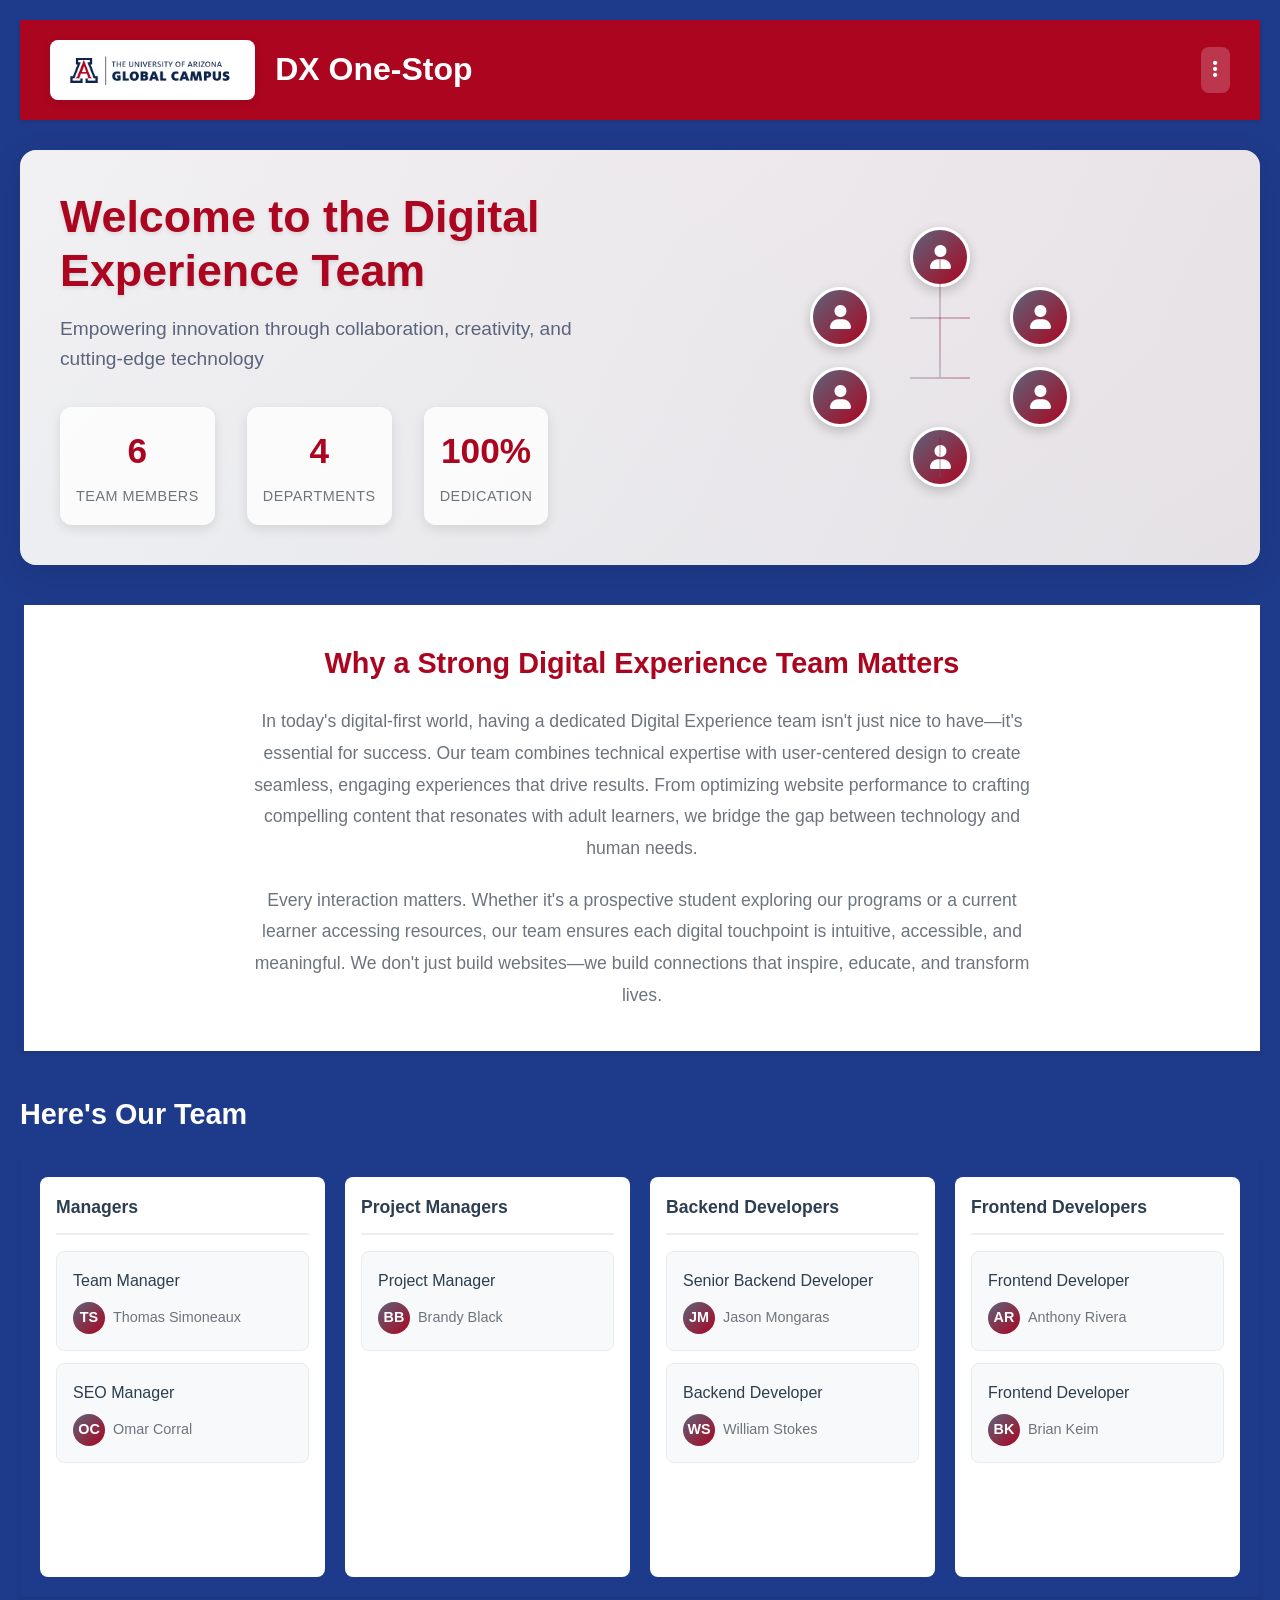
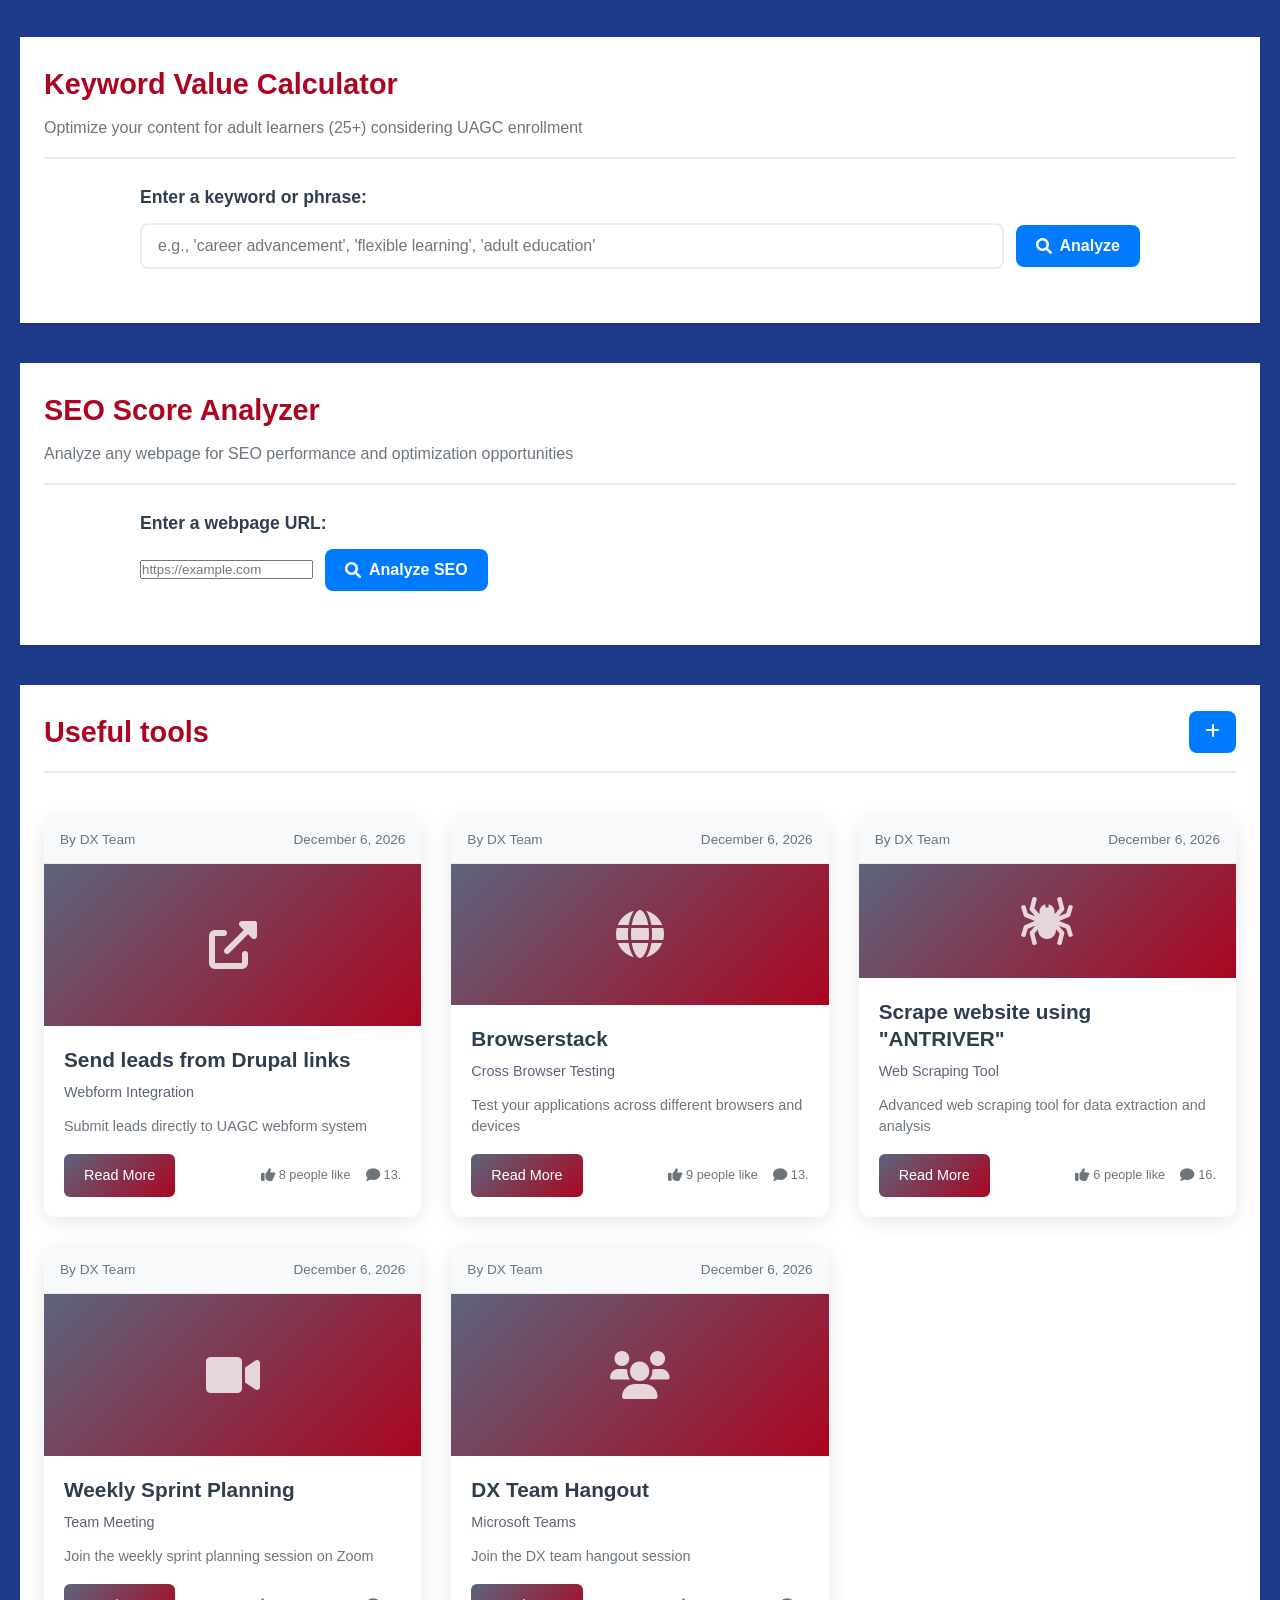
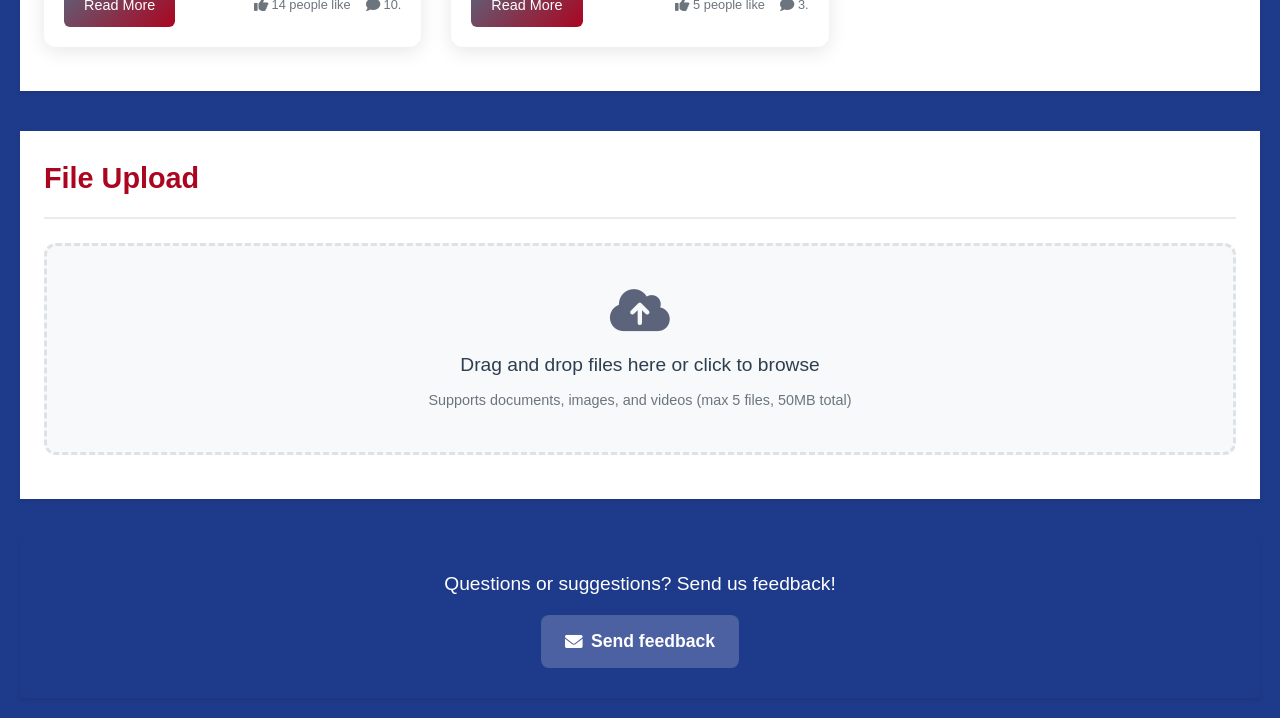
==== commit db85a466: "Change colors to align with UAGC" ====
--- a/Digital Experience/index.html
+++ b/Digital Experience/index.html
@@ -86,6 +86,25 @@
             </div>
         </section>
 
+        <!-- Digital Experience Blog Section -->
+        <section class="blog-section">
+            <div class="blog-content">
+                <h2 class="blog-title">Why a Strong Digital Experience Team Matters</h2>
+                <div class="blog-text">
+                    <p>In today's digital-first world, having a dedicated Digital Experience team isn't just nice to
+                        have—it's essential for success. Our team combines technical expertise with user-centered design
+                        to create seamless, engaging experiences that drive results. From optimizing website performance
+                        to crafting compelling content that resonates with adult learners, we bridge the gap between
+                        technology and human needs.</p>
+
+                    <p>Every interaction matters. Whether it's a prospective student exploring our programs or a current
+                        learner accessing resources, our team ensures each digital touchpoint is intuitive, accessible,
+                        and meaningful. We don't just build websites—we build connections that inspire, educate, and
+                        transform lives.</p>
+                </div>
+            </div>
+        </section>
+
         <!-- Kanban Board Section -->
         <section class="kanban-section">
             <div class="kanban-header">
--- a/Digital Experience/styles.css
+++ b/Digital Experience/styles.css
@@ -6,8 +6,8 @@
 }
 
 body {
-    font-family: 'Segoe UI', Tahoma, Geneva, Verdana, sans-serif;
-    background-color: #ab0520;
+    font-family: 'Arial', 'Helvetica', sans-serif;
+    background-color: #1e3a8a;
     color: #333;
     line-height: 1.6;
 }
@@ -20,12 +20,12 @@
 
 /* Header Styles */
 .header {
-    background: #021755;
+    background: #ab0520;
     color: white;
     padding: 20px 0;
     margin-bottom: 30px;
-    border-radius: 12px;
-    box-shadow: 0 4px 20px rgba(0, 0, 0, 0.1);
+    border-radius: 0;
+    box-shadow: 0 2px 4px rgba(0, 0, 0, 0.1);
 }
 
 .header-content {
@@ -71,9 +71,10 @@
 }
 
 .dashboard-title {
-    font-size: 2.5rem;
-    font-weight: 700;
-    text-shadow: 2px 2px 4px rgba(0, 0, 0, 0.3);
+    font-size: 2rem;
+    font-weight: 600;
+    text-shadow: none;
+    color: white;
 }
 
 .menu-btn {
@@ -129,7 +130,7 @@
 .hero-title {
     font-size: 2.8rem;
     font-weight: 700;
-    color: #2c3e50;
+    color: #ab0520;
     margin-bottom: 16px;
     line-height: 1.2;
     text-shadow: 0 2px 4px rgba(0, 0, 0, 0.1);
@@ -340,6 +341,44 @@
     }
 }
 
+/* Blog Section Styles */
+.blog-section {
+    background: white;
+    border-radius: 0;
+    padding: 40px;
+    margin-bottom: 40px;
+    box-shadow: 0 2px 4px rgba(0, 0, 0, 0.1);
+    border-left: 4px solid #1e3a8a;
+}
+
+.blog-content {
+    max-width: 800px;
+    margin: 0 auto;
+    text-align: center;
+}
+
+.blog-title {
+    font-size: 1.8rem;
+    color: #ab0520;
+    font-weight: 600;
+    margin-bottom: 24px;
+    line-height: 1.3;
+}
+
+.blog-text {
+    color: #6c757d;
+    line-height: 1.8;
+    font-size: 1.1rem;
+}
+
+.blog-text p {
+    margin-bottom: 20px;
+}
+
+.blog-text p:last-child {
+    margin-bottom: 0;
+}
+
 /* Kanban Board Styles */
 .kanban-section {
     margin-bottom: 40px;
@@ -359,10 +398,10 @@
     display: grid;
     grid-template-columns: repeat(auto-fit, minmax(280px, 1fr));
     gap: 20px;
-    background: #5c647c;
+    background: #1e3a8a;
     padding: 20px;
-    border-radius: 12px;
-    box-shadow: 0 4px 20px rgba(0, 0, 0, 0.1);
+    border-radius: 0;
+    box-shadow: 0 2px 4px rgba(0, 0, 0, 0.1);
 }
 
 .kanban-column {
@@ -464,10 +503,10 @@
 /* Keyword Value Calculator Styles */
 .keyword-calculator-section {
     background: white;
-    border-radius: 12px;
+    border-radius: 0;
     padding: 24px;
     margin-bottom: 40px;
-    box-shadow: 0 2px 10px rgba(0, 0, 0, 0.1);
+    box-shadow: 0 2px 4px rgba(0, 0, 0, 0.1);
 }
 
 .keyword-header {
@@ -750,10 +789,10 @@
 /* SEO Score Tool Styles */
 .seo-tool-section {
     background: white;
-    border-radius: 12px;
+    border-radius: 0;
     padding: 24px;
     margin-bottom: 40px;
-    box-shadow: 0 2px 10px rgba(0, 0, 0, 0.1);
+    box-shadow: 0 2px 4px rgba(0, 0, 0, 0.1);
 }
 
 .seo-header {
@@ -1016,10 +1055,10 @@
 /* Tools Section Styles */
 .tools-section {
     background: white;
-    border-radius: 12px;
+    border-radius: 0;
     padding: 24px;
     margin-bottom: 40px;
-    box-shadow: 0 2px 10px rgba(0, 0, 0, 0.1);
+    box-shadow: 0 2px 4px rgba(0, 0, 0, 0.1);
 }
 
 .tools-header {
@@ -1197,10 +1236,10 @@
 /* File Upload Styles */
 .upload-section {
     background: white;
-    border-radius: 12px;
+    border-radius: 0;
     padding: 24px;
     margin-bottom: 40px;
-    box-shadow: 0 2px 10px rgba(0, 0, 0, 0.1);
+    box-shadow: 0 2px 4px rgba(0, 0, 0, 0.1);
 }
 
 .upload-header {
@@ -1211,7 +1250,7 @@
 
 .upload-title {
     font-size: 1.8rem;
-    color: #2c3e50;
+    color: #ab0520;
     font-weight: 600;
 }
 
@@ -1337,12 +1376,12 @@
 
 /* Feedback Section */
 .feedback-section {
-    background: linear-gradient(135deg, #5c647c 0%, #ab0520 100%);
+    background: #1e3a8a;
     color: white;
     padding: 30px;
-    border-radius: 12px;
+    border-radius: 0;
     text-align: center;
-    box-shadow: 0 4px 20px rgba(0, 0, 0, 0.1);
+    box-shadow: 0 2px 4px rgba(0, 0, 0, 0.1);
 }
 
 .feedback-content {
@@ -1561,6 +1600,18 @@
         font-size: 1rem;
     }
 
+    .blog-section {
+        padding: 30px 20px;
+    }
+
+    .blog-title {
+        font-size: 1.6rem;
+    }
+
+    .blog-text {
+        font-size: 1rem;
+    }
+
     .input-wrapper {
         flex-direction: column;
         align-items: stretch;
